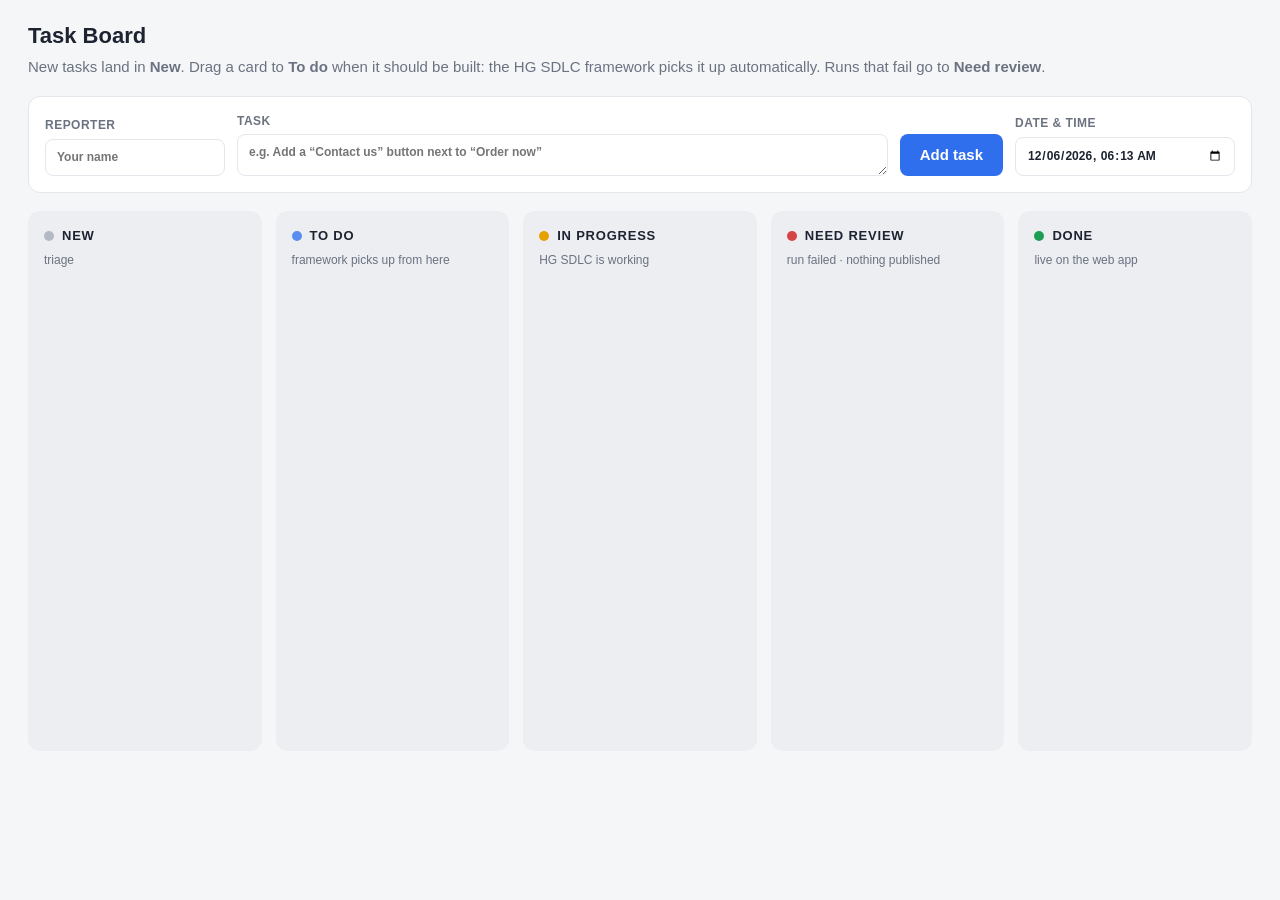
==== taskboard/index.html @ 284b483e "feat: add human guided sdlc demo stack Three containers show intent turning into a live change: a ka" ====
<!doctype html>
<html lang="en">
<head>
<meta charset="utf-8">
<meta name="viewport" content="width=device-width, initial-scale=1">
<title>Task Board</title>
<style>
  :root {
    --bg: #f5f6f8; --panel: #fff; --ink: #1d2330; --muted: #6b7280; --line: #e3e6eb;
    --accent: #2f6fed; --new: #b4bac5; --todo: #5b8def; --prog: #e5a100; --review: #d64545; --done: #1f9d55;
  }
  * { box-sizing: border-box; }
  body { margin: 0; background: var(--bg); color: var(--ink);
    font: 15px/1.45 -apple-system, BlinkMacSystemFont, "Segoe UI", Roboto, sans-serif; }
  header { padding: 20px 28px 0; }
  h1 { margin: 0; font-size: 22px; }
  header p { margin: 4px 0 0; color: var(--muted); }
  form { margin: 18px 28px; background: var(--panel); border: 1px solid var(--line); border-radius: 12px;
    padding: 16px; display: grid; grid-template-columns: 180px 1fr auto 220px; gap: 12px; align-items: end; }
  label { display: grid; gap: 4px; font-size: 12px; font-weight: 600; color: var(--muted);
    text-transform: uppercase; letter-spacing: .04em; }
  input, textarea { font: inherit; color: var(--ink); padding: 9px 11px; border: 1px solid var(--line);
    border-radius: 8px; background: #fff; width: 100%; }
  textarea { resize: vertical; min-height: 42px; height: 42px; }
  button { font: inherit; font-weight: 600; padding: 10px 20px; border: 0; border-radius: 8px;
    background: var(--accent); color: #fff; cursor: pointer; height: 42px; }
  .board { display: grid; grid-template-columns: repeat(5, minmax(0, 1fr)); gap: 14px; padding: 0 28px 28px; }
  .col { background: #eceef2; border-radius: 12px; padding: 12px; min-height: 60vh; transition: background .15s, box-shadow .15s; }
  .col.over { background: #e1e8f7; box-shadow: inset 0 0 0 2px var(--accent); }
  .col.locked .list { min-height: 40px; }
  .hint { margin: -6px 4px 10px; font-size: 12px; color: var(--muted); }
  .col h2 { margin: 4px 4px 12px; font-size: 13px; text-transform: uppercase; letter-spacing: .06em;
    display: flex; align-items: center; gap: 8px; }
  .col h2::before { content: ""; width: 10px; height: 10px; border-radius: 50%; background: var(--c); }
  .col h2 span { color: var(--muted); font-weight: 500; }
  .card { background: var(--panel); border-radius: 10px; padding: 12px 14px; margin-bottom: 10px;
    border-left: 4px solid var(--c); box-shadow: 0 1px 2px rgba(0,0,0,.06); }
  .card[draggable="true"] { cursor: grab; }
  .card.dragging { opacity: .4; }
  .card .task { white-space: pre-wrap; margin: 0 0 8px; }
  .meta { display: flex; justify-content: space-between; gap: 8px; font-size: 12px; color: var(--muted); }
  .note { margin-top: 8px; font-size: 12px; display: flex; justify-content: space-between; gap: 8px; }
  .note a { color: var(--accent); text-decoration: none; white-space: nowrap; }
  .card.failed .note span { color: var(--review); }
  .spin { display: inline-block; width: 10px; height: 10px; border: 2px solid var(--prog);
    border-right-color: transparent; border-radius: 50%; animation: r 1s linear infinite; margin-right: 6px; vertical-align: -1px; }
  @keyframes r { to { transform: rotate(360deg); } }
  .stats { margin-top: 8px; padding-top: 8px; border-top: 1px dashed var(--line); font-size: 12px;
    color: var(--muted); display: flex; gap: 14px; flex-wrap: wrap; font-variant-numeric: tabular-nums; }
  .stats b { color: var(--ink); font-weight: 600; }
  .del { background: none; color: var(--muted); padding: 0; height: auto; font-weight: 400; }
  @media (max-width: 1100px) { .board { grid-template-columns: repeat(3, minmax(0, 1fr)); } }
  @media (max-width: 800px) {
    form { grid-template-columns: 1fr; margin: 16px; }
    .board { grid-template-columns: 1fr; padding: 0 16px 16px; }
    header { padding: 16px 16px 0; }
  }
</style>
</head>
<body>
<header>
  <h1>Task Board</h1>
  <p>New tasks land in <b>New</b>. Drag a card to <b>To do</b> when it should be built: the HG SDLC framework picks it up automatically. Runs that fail go to <b>Need review</b>.</p>
</header>

<form id="f">
  <label>Reporter <input name="reporter" required placeholder="Your name"></label>
  <label>Task <textarea name="task" required placeholder="e.g. Add a “Contact us” button next to “Order now”"></textarea></label>
  <button tabindex="0">Add task</button>
  <label>Date &amp; time <input name="created_at" type="datetime-local" required></label>
</form>

<section class="board">
  <div class="col" data-status="new" style="--c: var(--new)"><h2>New <span></span></h2><p class="hint">triage</p><div class="list"></div></div>
  <div class="col" data-status="todo" style="--c: var(--todo)"><h2>To do <span></span></h2><p class="hint">framework picks up from here</p><div class="list"></div></div>
  <div class="col locked" data-status="in_progress" style="--c: var(--prog)"><h2>In progress <span></span></h2><p class="hint">HG SDLC is working</p><div class="list"></div></div>
  <div class="col" data-status="review" style="--c: var(--review)"><h2>Need review <span></span></h2><p class="hint">run failed · nothing published</p><div class="list"></div></div>
  <div class="col" data-status="done" style="--c: var(--done)"><h2>Done <span></span></h2><p class="hint">live on the web app</p><div class="list"></div></div>
</section>

<script>
const f = document.getElementById('f');
const pad = n => String(n).padStart(2, '0');
function nowLocal() {
  const d = new Date();
  return `${d.getFullYear()}-${pad(d.getMonth() + 1)}-${pad(d.getDate())}T${pad(d.getHours())}:${pad(d.getMinutes())}`;
}
f.created_at.value = nowLocal();
try { f.reporter.value = localStorage.getItem('reporter') || ''; } catch (e) {}

f.addEventListener('submit', async (e) => {
  e.preventDefault();
  const body = {
    reporter: f.reporter.value,
    task: f.task.value,
    created_at: new Date(f.created_at.value).toISOString(),
  };
  try { localStorage.setItem('reporter', body.reporter); } catch (e) {}
  await fetch('/api/tasks', { method: 'POST', headers: { 'Content-Type': 'application/json' }, body: JSON.stringify(body) });
  f.task.value = '';
  f.created_at.value = nowLocal();
  refresh();
});

const esc = s => String(s ?? '').replace(/[&<>"]/g, c => ({ '&': '&amp;', '<': '&lt;', '>': '&gt;', '"': '&quot;' }[c]));
const when = s => { const d = new Date(s); return isNaN(d) ? s : d.toLocaleString([], { dateStyle: 'short', timeStyle: 'short' }); };

const dur = s => s < 60 ? `${s}s` : `${Math.floor(s / 60)}m ${pad(s % 60)}s`;
const num = n => n >= 1000 ? (n / 1000).toFixed(n >= 10000 ? 0 : 1) + 'k' : String(n ?? 0);

function card(t) {
  const busy = t.status === 'in_progress' || (t.status === 'todo' && t.note);
  const link = t.run_url ? `<a href="${esc(t.run_url)}" target="_blank">open run ↗</a>` : '';
  const note = (t.note || link) ? `<div class="note"><span>${busy ? '<i class="spin"></i>' : ''}${esc(t.note)}</span>${link}</div>` : '';
  const del = ['new', 'todo'].includes(t.status) ? `<button class="del" title="Delete" onclick="del('${t.id}')">✕</button>` : '';
  const drag = t.status !== 'in_progress';
  const st = t.stats || {};
  const stats = ['done', 'review'].includes(t.status) && t.run_id ? `<div class="stats">
    <span title="run duration">⏱ <b>${st.duration_s != null ? dur(st.duration_s) : '—'}</b></span>
    <span title="${st.tokens_total != null ? `input ${st.tokens_in} (cached ${st.tokens_cached ?? 0}) · output ${st.tokens_out}` : 'the agent did not report token usage'}">
      tokens <b>${st.tokens_total != null ? num(st.tokens_total) : 'n/a'}</b>
      ${st.tokens_total != null ? `(in ${num(st.tokens_in)} / out ${num(st.tokens_out)})` : ''}</span>
  </div>` : '';
  return `<div class="card ${t.failed ? 'failed' : ''}" draggable="${drag}" data-id="${t.id}">
    <p class="task">${esc(t.task)}</p>
    <div class="meta"><span>${esc(t.reporter)}</span><span>${when(t.created_at)} ${del}</span></div>
    ${note}${stats}</div>`;
}

async function del(id) { await fetch('/api/tasks/' + id, { method: 'DELETE' }); refresh(); }

async function move(id, status) {
  const r = await fetch('/api/tasks/' + id, {
    method: 'PATCH', headers: { 'Content-Type': 'application/json' }, body: JSON.stringify({ status }),
  });
  if (!r.ok) alert((await r.json()).error);
  refresh();
}

// drag and drop: any card except in-progress ones, into any column except In progress
let dragging = null;
document.addEventListener('dragstart', (e) => {
  const c = e.target.closest?.('.card[draggable="true"]');
  if (!c) return;
  dragging = c.dataset.id;
  c.classList.add('dragging');
  e.dataTransfer.effectAllowed = 'move';
  e.dataTransfer.setData('text/plain', dragging);
});
document.addEventListener('dragend', () => {
  dragging = null;
  document.querySelectorAll('.dragging, .over').forEach(el => el.classList.remove('dragging', 'over'));
});
document.querySelectorAll('.col:not(.locked)').forEach(col => {
  col.addEventListener('dragover', (e) => { if (dragging) { e.preventDefault(); col.classList.add('over'); } });
  col.addEventListener('dragleave', (e) => { if (!col.contains(e.relatedTarget)) col.classList.remove('over'); });
  col.addEventListener('drop', (e) => {
    e.preventDefault();
    col.classList.remove('over');
    const id = e.dataTransfer.getData('text/plain');
    if (id) move(id, col.dataset.status);
  });
});

async function refresh() {
  if (dragging) return;  // don't re-render under the cursor
  const tasks = await (await fetch('/api/tasks')).json();
  document.querySelectorAll('.col').forEach(col => {
    const s = col.dataset.status;
    const list = tasks.filter(t => t.status === s);
    list.sort((a, b) => ['done', 'review'].includes(s)
      ? (b.finished_at || '').localeCompare(a.finished_at || '')
      : a.created_at.localeCompare(b.created_at));
    col.querySelector('.list').innerHTML = list.map(card).join('');
    col.querySelector('h2 span').textContent = list.length || '';
  });
}
refresh();
setInterval(refresh, 2000);
</script>
</body>
</html>
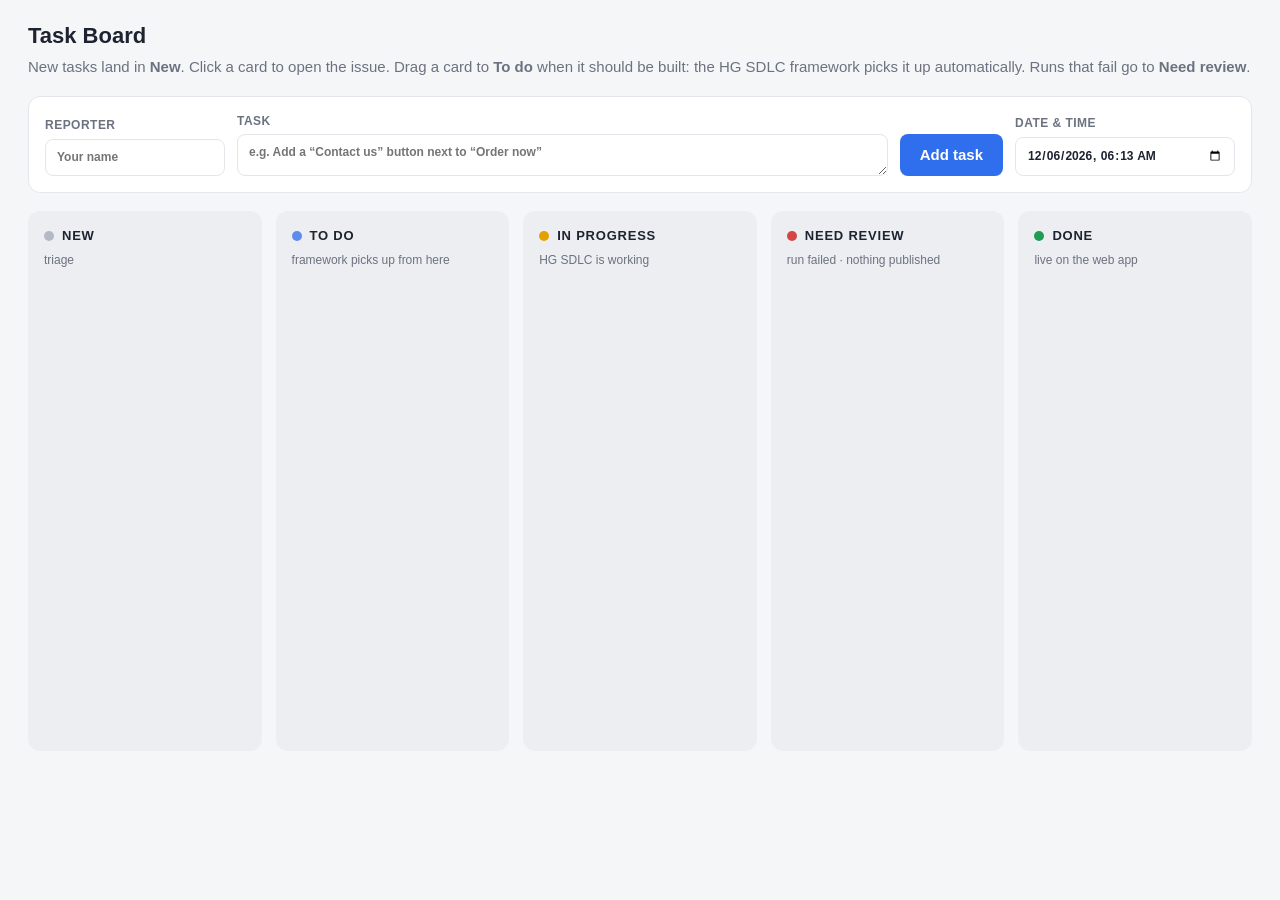
==== commit 05d0ee4b: "feat(flow): add spec-driven flow with governance, tests and jira-like board Each task gets a unique " ====
--- a/taskboard/index.html
+++ b/taskboard/index.html
@@ -37,8 +37,20 @@
     border-left: 4px solid var(--c); box-shadow: 0 1px 2px rgba(0,0,0,.06); }
   .card[draggable="true"] { cursor: grab; }
   .card.dragging { opacity: .4; }
-  .card .task { white-space: pre-wrap; margin: 0 0 8px; }
-  .meta { display: flex; justify-content: space-between; gap: 8px; font-size: 12px; color: var(--muted); }
+  .card { cursor: pointer; }
+  .card:hover { background: #f7f8fa; }
+  .card .task { white-space: pre-wrap; margin: 0 0 10px; display: -webkit-box; -webkit-line-clamp: 4;
+    -webkit-box-orient: vertical; overflow: hidden; }
+  /* jira-like card footer: type icon + key on the left, date + reporter avatar on the right */
+  .foot { display: flex; align-items: center; gap: 6px; font-size: 12px; color: #5e6c84; }
+  .foot .key { font-weight: 600; letter-spacing: .01em; }
+  .foot .key.done { text-decoration: line-through; }
+  .foot .grow { flex: 1; }
+  .type { width: 16px; height: 16px; flex: none; }
+  .avatar { width: 24px; height: 24px; border-radius: 50%; display: inline-grid; place-items: center; flex: none;
+    font-size: 10px; font-weight: 700; color: #fff; background: var(--av); }
+  .avatar.lg { width: 32px; height: 32px; font-size: 12px; }
+  .del { margin-left: 2px; }
   .note { margin-top: 8px; font-size: 12px; display: flex; justify-content: space-between; gap: 8px; }
   .note a { color: var(--accent); text-decoration: none; white-space: nowrap; }
   .card.failed .note span { color: var(--review); }
@@ -48,7 +60,46 @@
   .stats { margin-top: 8px; padding-top: 8px; border-top: 1px dashed var(--line); font-size: 12px;
     color: var(--muted); display: flex; gap: 14px; flex-wrap: wrap; font-variant-numeric: tabular-nums; }
   .stats b { color: var(--ink); font-weight: 600; }
+  .valid { border-top: 0; padding-top: 0; margin-top: 4px; }
+  .valid .pass { color: var(--done); }
+  .valid .fail { color: var(--review); }
   .del { background: none; color: var(--muted); padding: 0; height: auto; font-weight: 400; }
+  /* issue view (jira-like) */
+  .overlay { position: fixed; inset: 0; background: rgba(9, 30, 66, .54); display: none; place-items: start center;
+    padding: 48px 16px; overflow: auto; z-index: 10; }
+  .overlay.open { display: grid; }
+  .issue { background: #fff; border-radius: 8px; width: min(1100px, 100%); box-shadow: 0 8px 32px rgba(9,30,66,.3);
+    display: grid; grid-template-columns: minmax(0, 1fr) 300px; }
+  .issue .main { padding: 24px 28px 32px; min-width: 0; }
+  .issue .side { padding: 24px; border-left: 1px solid var(--line); background: #fafbfc; border-radius: 0 8px 8px 0; }
+  .crumbs { display: flex; align-items: center; gap: 6px; font-size: 13px; color: #5e6c84; margin-bottom: 12px; }
+  .crumbs .x { margin-left: auto; background: none; color: #5e6c84; height: auto; padding: 4px 8px; font-size: 20px; line-height: 1; }
+  .issue h3 { margin: 0 0 20px; font-size: 22px; line-height: 1.3; font-weight: 600; white-space: pre-wrap; }
+  .section { font-size: 13px; font-weight: 600; color: #5e6c84; margin: 22px 0 8px; }
+  .tabs { display: flex; gap: 4px; border-bottom: 2px solid var(--line); margin-top: 22px; }
+  .tabs button { background: none; color: #5e6c84; height: auto; padding: 8px 12px; border-radius: 0; font-size: 13px;
+    border-bottom: 2px solid transparent; margin-bottom: -2px; }
+  .tabs button.on { color: var(--accent); border-bottom-color: var(--accent); }
+  .doc { font-size: 14px; line-height: 1.55; padding-top: 8px; overflow-x: auto; }
+  .doc h1, .doc h2, .doc h3, .doc h4 { margin: 16px 0 6px; line-height: 1.3; }
+  .doc h1 { font-size: 18px; } .doc h2 { font-size: 16px; } .doc h3 { font-size: 15px; } .doc h4 { font-size: 14px; color: #5e6c84; }
+  .doc ul { margin: 4px 0; padding-left: 20px; }
+  .doc code { background: #f4f5f7; padding: 1px 4px; border-radius: 3px; font-size: 12.5px; }
+  .doc pre { background: #f4f5f7; padding: 10px 12px; border-radius: 6px; overflow-x: auto; font-size: 12.5px; }
+  .doc table { border-collapse: collapse; margin: 8px 0; font-size: 13px; }
+  .doc th, .doc td { border: 1px solid var(--line); padding: 6px 8px; text-align: left; vertical-align: top; }
+  .doc th { background: #f4f5f7; }
+  .doc td:first-child, .doc td:nth-child(3) { white-space: nowrap; }
+  .empty { color: var(--muted); font-size: 14px; padding: 12px 0; }
+  .field { margin-bottom: 16px; }
+  .field .lbl { font-size: 12px; font-weight: 600; color: #5e6c84; margin-bottom: 4px; }
+  .field .val { font-size: 14px; display: flex; align-items: center; gap: 8px; word-break: break-word; }
+  .field .val a { color: var(--accent); text-decoration: none; }
+  .lozenge { display: inline-block; font-size: 11px; font-weight: 700; text-transform: uppercase; letter-spacing: .03em;
+    padding: 2px 6px; border-radius: 3px; background: var(--lz-bg); color: var(--lz-fg); }
+  .principles { display: grid; gap: 4px; font-size: 13px; }
+  .principles .pass { color: var(--done); } .principles .fail { color: var(--review); }
+  @media (max-width: 800px) { .issue { grid-template-columns: 1fr; } .issue .side { border-left: 0; border-top: 1px solid var(--line); border-radius: 0 0 8px 8px; } }
   @media (max-width: 1100px) { .board { grid-template-columns: repeat(3, minmax(0, 1fr)); } }
   @media (max-width: 800px) {
     form { grid-template-columns: 1fr; margin: 16px; }
@@ -60,7 +111,7 @@
 <body>
 <header>
   <h1>Task Board</h1>
-  <p>New tasks land in <b>New</b>. Drag a card to <b>To do</b> when it should be built: the HG SDLC framework picks it up automatically. Runs that fail go to <b>Need review</b>.</p>
+  <p>New tasks land in <b>New</b>. Click a card to open the issue. Drag a card to <b>To do</b> when it should be built: the HG SDLC framework picks it up automatically. Runs that fail go to <b>Need review</b>.</p>
 </header>
 
 <form id="f">
@@ -77,6 +128,8 @@
   <div class="col" data-status="review" style="--c: var(--review)"><h2>Need review <span></span></h2><p class="hint">run failed · nothing published</p><div class="list"></div></div>
   <div class="col" data-status="done" style="--c: var(--done)"><h2>Done <span></span></h2><p class="hint">live on the web app</p><div class="list"></div></div>
 </section>
+
+<div class="overlay" id="overlay"><div class="issue" id="issue" role="dialog" aria-modal="true"></div></div>
 
 <script>
 const f = document.getElementById('f');
@@ -108,24 +161,128 @@
 const dur = s => s < 60 ? `${s}s` : `${Math.floor(s / 60)}m ${pad(s % 60)}s`;
 const num = n => n >= 1000 ? (n / 1000).toFixed(n >= 10000 ? 0 : 1) + 'k' : String(n ?? 0);
 
+// jira "task" issue type icon
+const TYPE_ICON = `<svg class="type" viewBox="0 0 16 16" aria-label="Task"><rect width="16" height="16" rx="3" fill="#4bade8"/><path d="M4.5 8.2l2.2 2.2 4.8-4.8" stroke="#fff" stroke-width="1.8" fill="none" stroke-linecap="round" stroke-linejoin="round"/></svg>`;
+const AV_COLORS = ['#0052cc', '#00875a', '#6554c0', '#ff5630', '#ff8b00', '#00a3bf', '#36b37e', '#de350b'];
+function avatar(name, lg) {
+  const n = String(name || '?').trim();
+  const initials = n.split(/\s+/).map(w => w[0]).join('').slice(0, 2).toUpperCase() || '?';
+  const color = AV_COLORS[[...n].reduce((h, c) => (h * 31 + c.charCodeAt(0)) >>> 0, 7) % AV_COLORS.length];
+  return `<span class="avatar${lg ? ' lg' : ''}" style="--av:${color}" title="${esc(n)}">${esc(initials)}</span>`;
+}
+const STATUS = {
+  new: ['New', '#dfe1e6', '#42526e'], todo: ['To do', '#dfe1e6', '#42526e'],
+  in_progress: ['In progress', '#deebff', '#0747a6'], review: ['Need review', '#ffebe6', '#bf2600'],
+  done: ['Done', '#e3fcef', '#006644'],
+};
+const lozenge = s => { const [t, bg, fg] = STATUS[s] || [s, '#dfe1e6', '#42526e'];
+  return `<span class="lozenge" style="--lz-bg:${bg};--lz-fg:${fg}">${esc(t)}</span>`; };
+
+function statsHtml(t) {
+  const st = t.stats || {};
+  if (!(['done', 'review'].includes(t.status) && t.run_id)) return '';
+  return `<div class="stats">
+    <span title="run duration">⏱ <b>${st.duration_s != null ? dur(st.duration_s) : '—'}</b></span>
+    <span title="${st.tokens_total != null ? `input ${st.tokens_in} (cached ${st.tokens_cached ?? 0}) · output ${st.tokens_out}` : 'the agent did not report token usage'}">
+      tokens <b>${st.tokens_total != null ? num(st.tokens_total) : 'n/a'}</b>
+      ${st.tokens_total != null ? `(in ${num(st.tokens_in)} / out ${num(st.tokens_out)})` : ''}</span>
+  </div>`;
+}
+
 function card(t) {
   const busy = t.status === 'in_progress' || (t.status === 'todo' && t.note);
   const link = t.run_url ? `<a href="${esc(t.run_url)}" target="_blank">open run ↗</a>` : '';
   const note = (t.note || link) ? `<div class="note"><span>${busy ? '<i class="spin"></i>' : ''}${esc(t.note)}</span>${link}</div>` : '';
   const del = ['new', 'todo'].includes(t.status) ? `<button class="del" title="Delete" onclick="del('${t.id}')">✕</button>` : '';
   const drag = t.status !== 'in_progress';
-  const st = t.stats || {};
-  const stats = ['done', 'review'].includes(t.status) && t.run_id ? `<div class="stats">
-    <span title="run duration">⏱ <b>${st.duration_s != null ? dur(st.duration_s) : '—'}</b></span>
-    <span title="${st.tokens_total != null ? `input ${st.tokens_in} (cached ${st.tokens_cached ?? 0}) · output ${st.tokens_out}` : 'the agent did not report token usage'}">
-      tokens <b>${st.tokens_total != null ? num(st.tokens_total) : 'n/a'}</b>
-      ${st.tokens_total != null ? `(in ${num(st.tokens_in)} / out ${num(st.tokens_out)})` : ''}</span>
+  const v = t.validation;
+  const valid = v ? `<div class="stats valid" title="${esc(v.principles.map(p => `${p.id} ${p.status}: ${p.evidence}`).join('\n'))}">
+    <span>tests <b>${v.tests ? `${v.tests.passed}/${v.tests.total}` : '—'}</b></span>
+    <span>${v.principles.map(p => `<span class="${p.status}">${esc(p.id)} ${p.status === 'pass' ? '✓' : '✗'}</span>`).join(' ')}</span>
   </div>` : '';
   return `<div class="card ${t.failed ? 'failed' : ''}" draggable="${drag}" data-id="${t.id}">
     <p class="task">${esc(t.task)}</p>
-    <div class="meta"><span>${esc(t.reporter)}</span><span>${when(t.created_at)} ${del}</span></div>
-    ${note}${stats}</div>`;
-}
+    <div class="foot">${TYPE_ICON}<span class="key ${t.status === 'done' ? 'done' : ''}">${esc(t.key || '')}</span>
+      <span class="grow"></span><span title="${esc(when(t.created_at))}">${whenShort(t.created_at)}</span>${del}${avatar(t.reporter)}</div>
+    ${note}${statsHtml(t)}${valid}</div>`;
+}
+const whenShort = s => { const d = new Date(s); return isNaN(d) ? '' : d.toLocaleDateString([], { day: 'numeric', month: 'short' }); };
+
+// ---- issue view
+function md(src) {  // tiny markdown renderer for the spec documents
+  const inline = x => esc(x).replace(/\*\*([^*]+)\*\*/g, '<b>$1</b>').replace(/`([^`]+)`/g, '<code>$1</code>');
+  const out = []; const lines = src.split('\n'); let i = 0;
+  while (i < lines.length) {
+    const l = lines[i];
+    if (l.startsWith('```')) { const buf = []; i++; while (i < lines.length && !lines[i].startsWith('```')) buf.push(lines[i++]); i++;
+      out.push(`<pre>${esc(buf.join('\n'))}</pre>`); continue; }
+    const h = l.match(/^(#{1,4}) (.*)/);
+    if (h) { out.push(`<h${h[1].length}>${inline(h[2])}</h${h[1].length}>`); i++; continue; }
+    if (l.startsWith('|')) { const rows = []; while (i < lines.length && lines[i].startsWith('|')) rows.push(lines[i++]);
+      const cells = r => r.replace(/^\||\|$/g, '').split('|').map(c => c.trim());
+      const body = rows.filter((r, k) => k !== 1 || !/^\|[\s:|-]+\|$/.test(r));
+      out.push('<table>' + body.map((r, k) => '<tr>' + cells(r).map(c => k ? `<td>${inline(c)}</td>` : `<th>${inline(c)}</th>`).join('') + '</tr>').join('') + '</table>');
+      continue; }
+    if (/^\s*- /.test(l)) { const items = []; while (i < lines.length && /^\s*- /.test(lines[i])) items.push(lines[i++].replace(/^\s*- /, ''));
+      out.push('<ul>' + items.map(x => `<li>${inline(x)}</li>`).join('') + '</ul>'); continue; }
+    if (l.trim()) out.push(`<p>${inline(l)}</p>`);
+    i++;
+  }
+  return out.join('');
+}
+
+let tasksById = {};
+let openId = null;
+async function openIssue(id) {
+  const t = tasksById[id];
+  if (!t) return;
+  openId = id;
+  history.replaceState(null, '', '#' + t.key);
+  const spec = await (await fetch(`/api/tasks/${id}/spec`)).json();
+  const docs = spec.docs || {};
+  const tabs = [['delta.md', 'Delta spec'], ['validation.md', 'Validation'], ['master.md', 'Master spec after']]
+    .filter(([f]) => docs[f]);
+  const v = t.validation;
+  document.getElementById('issue').innerHTML = `
+    <div class="main">
+      <div class="crumbs">Web app <span>/</span> ${TYPE_ICON} <b>${esc(t.key)}</b>
+        <button class="x" onclick="closeIssue()" aria-label="Close">×</button></div>
+      <h3>${esc(t.task)}</h3>
+      ${tabs.length ? `<div class="tabs">${tabs.map(([f, n], k) => `<button class="${k ? '' : 'on'}" data-doc="${f}">${n}</button>`).join('')}</div>
+        <div class="doc" id="doc">${md(docs[tabs[0][0]])}</div>`
+        : `<div class="section">Specification</div><div class="empty">${t.status === 'done'
+            ? 'No spec recorded: this task was done before the spec-driven flow.'
+            : 'Delta spec, validation and master snapshot appear here once the task is done.'}</div>`}
+    </div>
+    <aside class="side">
+      <div class="field"><div class="lbl">Status</div><div class="val">${lozenge(t.status)}</div></div>
+      <div class="field"><div class="lbl">Reporter</div><div class="val">${avatar(t.reporter, true)} ${esc(t.reporter)}</div></div>
+      <div class="field"><div class="lbl">Created</div><div class="val">${esc(when(t.created_at))}</div></div>
+      ${t.finished_at ? `<div class="field"><div class="lbl">Resolved</div><div class="val">${esc(when(t.finished_at))}</div></div>` : ''}
+      ${t.note ? `<div class="field"><div class="lbl">Framework</div><div class="val">${esc(t.note)}</div></div>` : ''}
+      ${t.run_url ? `<div class="field"><div class="lbl">Run</div><div class="val"><a href="${esc(t.run_url)}" target="_blank">open in HG SDLC ↗</a></div></div>` : ''}
+      ${statsHtml(t) ? `<div class="field"><div class="lbl">Run stats</div>${statsHtml(t)}</div>` : ''}
+      ${v ? `<div class="field"><div class="lbl">Validation · ${esc(v.verdict)} · tests ${v.tests.passed}/${v.tests.total}</div>
+        <div class="principles">${v.principles.map(p => `<div class="${p.status}" title="${esc(p.evidence)}">${p.status === 'pass' ? '✓' : '✗'} ${esc(p.id)}</div>`).join('')}</div></div>` : ''}
+      ${tabs.length ? `<div class="field"><div class="lbl">Spec folder</div><div class="val"><code>${esc(spec.folder)}</code></div></div>` : ''}
+    </aside>`;
+  document.querySelectorAll('.tabs button').forEach(b => b.onclick = () => {
+    document.querySelectorAll('.tabs button').forEach(x => x.classList.toggle('on', x === b));
+    document.getElementById('doc').innerHTML = md(docs[b.dataset.doc]);
+  });
+  document.getElementById('overlay').classList.add('open');
+}
+function closeIssue() {
+  openId = null;
+  document.getElementById('overlay').classList.remove('open');
+  history.replaceState(null, '', location.pathname);
+}
+document.getElementById('overlay').addEventListener('click', (e) => { if (e.target.id === 'overlay') closeIssue(); });
+document.addEventListener('keydown', (e) => { if (e.key === 'Escape' && openId) closeIssue(); });
+document.addEventListener('click', (e) => {
+  const c = e.target.closest('.card');
+  if (c && !e.target.closest('a, button')) openIssue(c.dataset.id);
+});
 
 async function del(id) { await fetch('/api/tasks/' + id, { method: 'DELETE' }); refresh(); }
 
@@ -165,6 +322,12 @@
 async function refresh() {
   if (dragging) return;  // don't re-render under the cursor
   const tasks = await (await fetch('/api/tasks')).json();
+  tasksById = Object.fromEntries(tasks.map(t => [t.id, t]));
+  if (!refresh.linked && location.hash.length > 1) {  // deep link: /#T-0005 opens the issue
+    refresh.linked = true;
+    const t = tasks.find(x => x.key === decodeURIComponent(location.hash.slice(1)));
+    if (t) openIssue(t.id);
+  }
   document.querySelectorAll('.col').forEach(col => {
     const s = col.dataset.status;
     const list = tasks.filter(t => t.status === s);
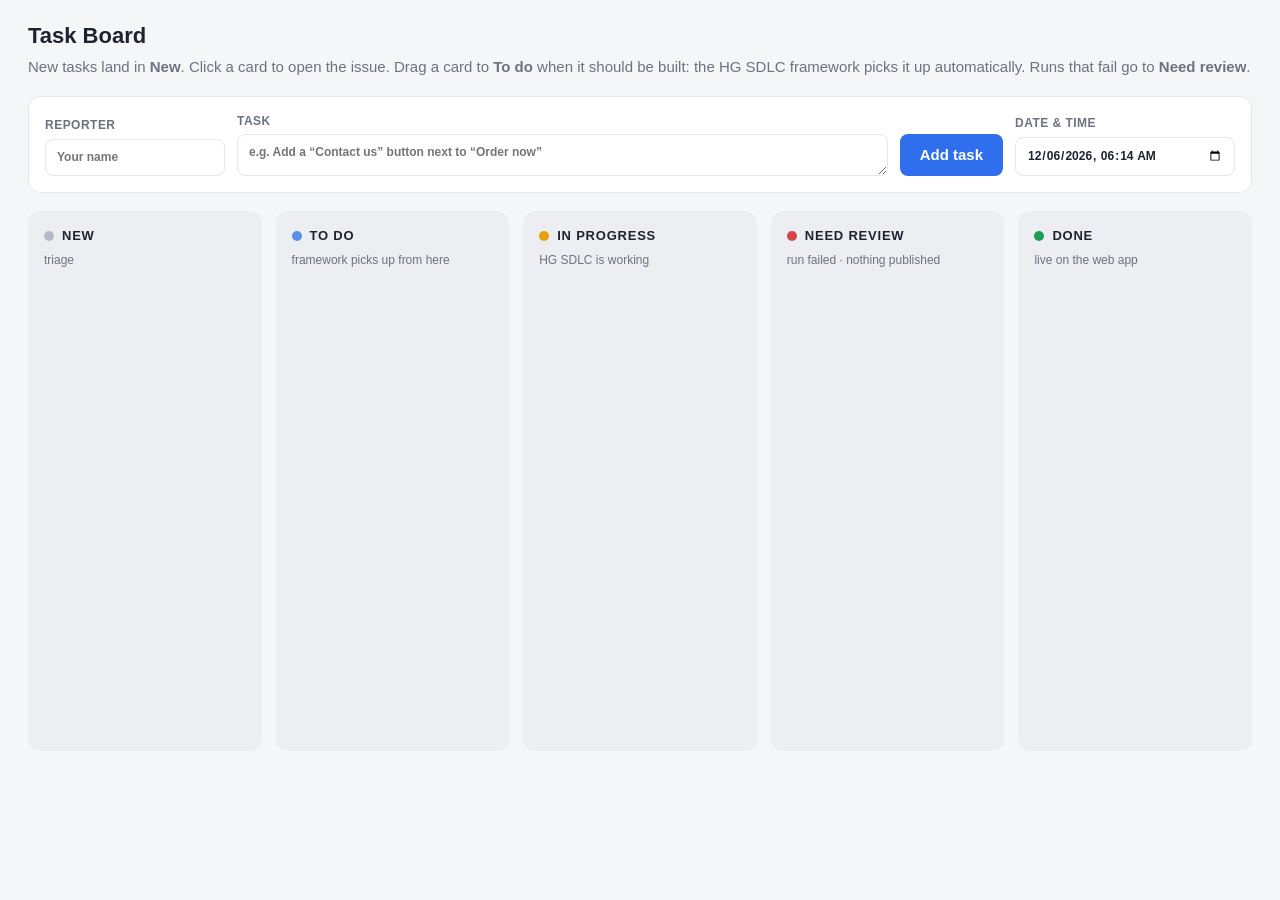
==== commit 1b2bdce4: "ui(taskboard): let filled columns take all remaining width Drop the 40% cap so the board always span" ====
--- a/taskboard/index.html
+++ b/taskboard/index.html
@@ -25,12 +25,14 @@
   button { font: inherit; font-weight: 600; padding: 10px 20px; border: 0; border-radius: 8px;
     background: var(--accent); color: #fff; cursor: pointer; height: 42px; }
   .board { display: grid; grid-template-columns: repeat(5, minmax(0, 1fr)); gap: 14px; padding: 0 28px 28px; }
-  .col { background: #eceef2; border-radius: 12px; padding: 12px; min-height: 60vh; transition: background .15s, box-shadow .15s; }
+  .board { transition: grid-template-columns .25s ease; }
+  .col { background: #eceef2; border-radius: 12px; padding: 12px; min-height: 60vh; min-width: 0; transition: background .15s, box-shadow .15s; }
+  .col.is-empty .hint { font-size: 11px; }
   .col.over { background: #e1e8f7; box-shadow: inset 0 0 0 2px var(--accent); }
   .col.locked .list { min-height: 40px; }
   .hint { margin: -6px 4px 10px; font-size: 12px; color: var(--muted); }
   .col h2 { margin: 4px 4px 12px; font-size: 13px; text-transform: uppercase; letter-spacing: .06em;
-    display: flex; align-items: center; gap: 8px; }
+    display: flex; align-items: center; gap: 8px; white-space: nowrap; }
   .col h2::before { content: ""; width: 10px; height: 10px; border-radius: 50%; background: var(--c); }
   .col h2 span { color: var(--muted); font-weight: 500; }
   .card { background: var(--panel); border-radius: 10px; padding: 12px 14px; margin-bottom: 10px;
@@ -336,8 +338,23 @@
       : a.created_at.localeCompare(b.created_at));
     col.querySelector('.list').innerHTML = list.map(card).join('');
     col.querySelector('h2 span').textContent = list.length || '';
+    col.classList.toggle('is-empty', !list.length);
   });
-}
+  layout();
+}
+
+// adaptive widths: empty columns stay narrow, columns with cards share all the remaining width,
+// so the board always spans the screen edge to edge
+const NARROW = 175, MIN_FULL = 240;
+function layout() {
+  const board = document.querySelector('.board');
+  if (innerWidth < 800) { board.style.gridTemplateColumns = ''; return; }  // phone: one column (css)
+  const cols = [...board.querySelectorAll('.col')];
+  const full = cols.filter(c => !c.classList.contains('is-empty')).length;
+  board.style.gridTemplateColumns = cols.map(c => !full || !c.classList.contains('is-empty')
+    ? `minmax(${full ? MIN_FULL : 0}px, 1fr)` : `${NARROW}px`).join(' ');
+}
+addEventListener('resize', layout);
 refresh();
 setInterval(refresh, 2000);
 </script>
